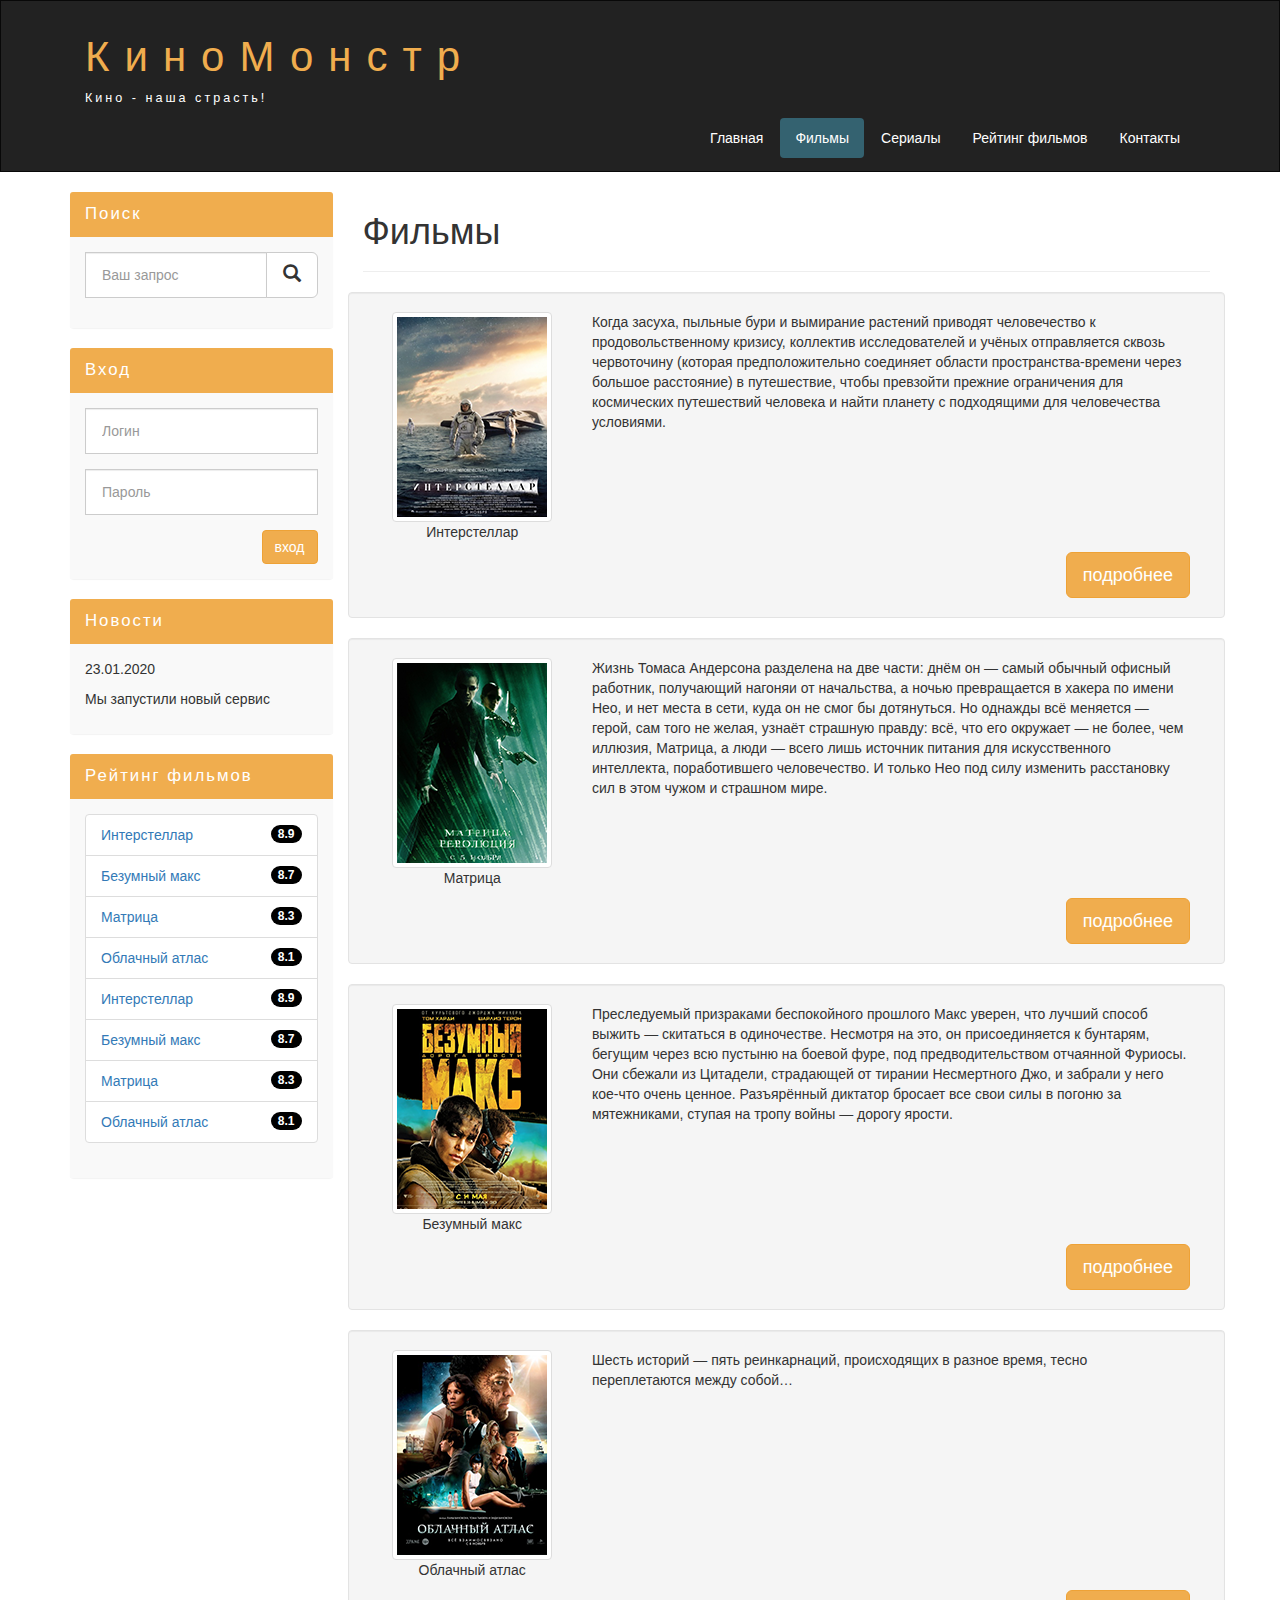
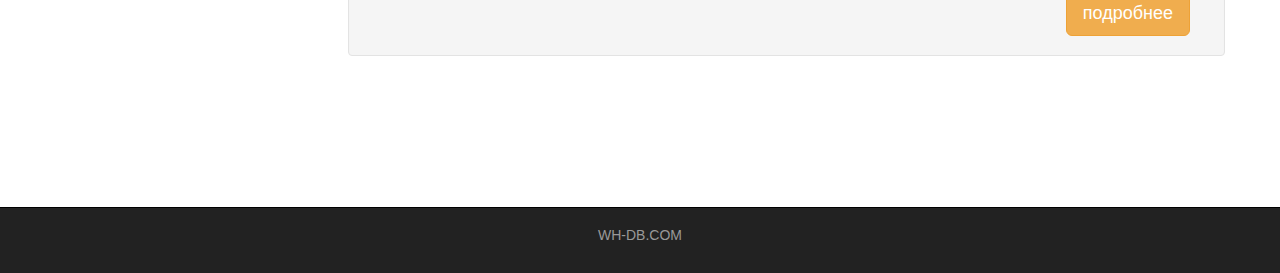
==== films.html @ 0b6bb649 "востановил потерянную страничку фильмов" ====
<!DOCTYPE html>
<html lang="ru">
<head>
    <meta charset="utf-8">
    <meta http-equiv="X-UA-Compatible" content="IE=edge">
    <meta name="viewport" content="width=device-width, initial-scale=1">
    <!-- The above 3 meta tags *must* come first in the head; any other head content must come *after* these tags -->
    <title>Контакты</title>

    <!-- Bootstrap -->
    <link href="assets/css/bootstrap.min.css" rel="stylesheet">

    <!-- Main Style --->
    <link href="assets/css/style.css" rel="stylesheet">

    <!-- HTML5 shim and Respond.js for IE8 support of HTML5 elements and media queries -->
    <!-- WARNING: Respond.js doesn't work if you view the page via file:// -->
    <!--[if lt IE 9]>
    <script src="https://oss.maxcdn.com/html5shiv/3.7.3/html5shiv.min.js"></script>
    <script src="https://oss.maxcdn.com/respond/1.4.2/respond.min.js"></script>
    <![endif]-->
</head>
<body>

<div class="container-fluid">
    <div class="row">

        <nav role="navigation" class="navbar navbar-inverse">
            <div class="container">

                <div class="navbar-header header">

                    <div class="container">

                        <div class="row">

                            <div class="col-lg-12">
                                <h1><a href="index.html">КиноМонстр</a></h1>
                                <p>Кино - наша страсть!</p>
                            </div>

                        </div>

                    </div>

                    <button type="button" data-target="#navbarCollapse" data-toggle="collapse" class="navbar-toggle">

                        <span class="sr-only">Toggle navigation</span>
                        <span class="icon-bar"></span>
                        <span class="icon-bar"></span>
                        <span class="icon-bar"></span>

                    </button>

                </div>

                <div id="navbarCollapse" class="collapse navbar-collapse navbar-right">

                    <ul class="nav nav-pills">
                        <li><a href="index.html">Главная</a></li>
                        <li class="active"><a href="films.html">Фильмы</a></li>
                        <li><a href="#">Сериалы</a></li>
                        <li><a href="rating.html">Рейтинг фильмов</a></li>
                        <li><a href="contact.html">Контакты</a></li>
                    </ul>

                </div>

            </div>
        </nav>

    </div>
</div>

<div class="wrapper">

    <div class="container">

        <div class="row">

            <div class="col-lg-9 col-lg-push-3">

                <form role="search" class="visible-xs">
                    <div class="form-group">
                        <div class="input-group">
                            <input type="search" class="form-control input-lg" placeholder="Ваш запрос">
                            <div class="input-group-btn">
                                <button class="btn btn-default btn-lg" type="submit"><i class="glyphicon glyphicon-search"></i> </button>
                            </div>
                        </div>
                    </div>
                </form>

                <h1>Фильмы</h1>
                <hr>

                <div class="row">
                    <div class="well clearfix">
                        <div class="col-lg-3 col-md-2 text-center">
                            <img class="img-thumbnail" src="assets/img/inter.png" alt="Интерстеллар">
                            <p>Интерстеллар</p>
                        </div>

                        <div class="col-lg-9 col-md-10">
                            <p>
                                Когда засуха, пыльные бури и вымирание растений приводят человечество к продовольственному кризису, коллектив исследователей и учёных отправляется сквозь червоточину (которая предположительно соединяет области пространства-времени через большое расстояние) в путешествие, чтобы превзойти прежние ограничения для космических путешествий человека и найти планету с подходящими для человечества условиями.
                            </p>
                        </div>

                        <div class="col-lg-12">
                            <a href="show.html" class="btn btn-lg btn-warning pull-right">подробнее</a>
                        </div>

                    </div>
                </div>

                <div class="row">
                    <div class="well clearfix">
                        <div class="col-lg-3 col-md-2 text-center">
                            <img class="img-thumbnail" src="assets/img/matrix.png" alt="Матрица">
                            <p>Матрица</p>
                        </div>

                        <div class="col-lg-9 col-md-10">
                            <p>
                                Жизнь Томаса Андерсона разделена на две части: днём он — самый обычный офисный работник, получающий нагоняи от начальства, а ночью превращается в хакера по имени Нео, и нет места в сети, куда он не смог бы дотянуться. Но однажды всё меняется — герой, сам того не желая, узнаёт страшную правду: всё, что его окружает — не более, чем иллюзия, Матрица, а люди — всего лишь источник питания для искусственного интеллекта, поработившего человечество. И только Нео под силу изменить расстановку сил в этом чужом и страшном мире.
                            </p>
                        </div>

                        <div class="col-lg-12">
                            <a href="show2.html" class="btn btn-lg btn-warning pull-right">подробнее</a>
                        </div>

                    </div>
                </div>

                <div class="row">
                    <div class="well clearfix">
                        <div class="col-lg-3 col-md-2 text-center">
                            <img class="img-thumbnail" src="assets/img/max.png" alt="Безумный макс">
                            <p>Безумный макс</p>
                        </div>

                        <div class="col-lg-9 col-md-10">
                            <p>
                                Преследуемый призраками беспокойного прошлого Макс уверен, что лучший способ выжить — скитаться в одиночестве. Несмотря на это, он присоединяется к бунтарям, бегущим через всю пустыню на боевой фуре, под предводительством отчаянной Фуриосы.

                                Они сбежали из Цитадели, страдающей от тирании Несмертного Джо, и забрали у него кое-что очень ценное. Разъярённый диктатор бросает все свои силы в погоню за мятежниками, ступая на тропу войны — дорогу ярости.
                            </p>
                        </div>

                        <div class="col-lg-12">
                            <a href="show3.html" class="btn btn-lg btn-warning pull-right">подробнее</a>
                        </div>

                    </div>
                </div>

                <div class="row">
                    <div class="well clearfix">
                        <div class="col-lg-3 col-md-2 text-center">
                            <img class="img-thumbnail" src="assets/img/cloud.png" alt="Облачный атлас">
                            <p>Облачный атлас</p>
                        </div>

                        <div class="col-lg-9 col-md-10">
                            <p>
                                Шесть историй — пять реинкарнаций, происходящих в разное время, тесно переплетаются между собой…
                            </p>
                        </div>

                        <div class="col-lg-12">
                            <a href="show4.html" class="btn btn-lg btn-warning pull-right">подробнее</a>
                        </div>

                    </div>
                </div>

                <div class="margin-8"></div>

            </div>

            <div class="col-lg-3 col-lg-pull-9">

                <div class="panel panel-info hidden-xs">
                    <div class="panel-heading"><div class="sidebar-header">Поиск</div></div>
                    <div class="panel-body">
                        <form role="search">
                            <div class="form-group">
                                <div class="input-group">
                                    <input type="search" class="form-control input-lg" placeholder="Ваш запрос">
                                    <div class="input-group-btn">
                                        <button class="btn btn-default btn-lg" type="submit"><i class="glyphicon glyphicon-search"></i> </button>
                                    </div>
                                </div>
                            </div>
                        </form>
                    </div>
                </div>

                <div class="panel panel-info">
                    <div class="panel-heading"><div class="sidebar-header">Вход</div></div>
                    <div class="panel-body">

                        <form role="form">
                            <div class="form-group">
                                <input type="text" class="form-control input-lg" placeholder="Логин">
                            </div>
                            <div class="form-group">
                                <input type="password" class="form-control input-lg" placeholder="Пароль">
                            </div>

                            <button class="btn btn-warning pull-right" type="submit">вход</button>

                        </form>

                    </div>
                </div>

                <div class="panel panel-info">
                    <div class="panel-heading"><div class="sidebar-header">Новости</div></div>
                    <div class="panel-body">
                        <p>23.01.2020</p>
                        <p>Мы запустили новый сервис</p>
                    </div>
                </div>

                <div class="panel panel-info">
                    <div class="panel-heading"><div class="sidebar-header">Рейтинг фильмов</div></div>
                    <div class="panel-body">

                        <ul class="list-group">

                            <li class="list-group-item list-group-warning">
                                <span class="badge">8.9</span>
                                <a href="show.html">Интерстеллар</a>
                            </li>

                            <li class="list-group-item list-group-warning">
                                <span class="badge">8.7</span>
                                <a href="show3.html">Безумный макс</a>
                            </li>

                            <li class="list-group-item list-group-warning">
                                <span class="badge">8.3</span>
                                <a href="show2.html">Матрица</a>
                            </li>

                            <li class="list-group-item list-group-warning">
                                <span class="badge">8.1</span>
                                <a href="show4.html">Облачный атлас</a>
                            </li>

                            <li class="list-group-item list-group-warning">
                                <span class="badge">8.9</span>
                                <a href="show.html">Интерстеллар</a>
                            </li>

                            <li class="list-group-item list-group-warning">
                                <span class="badge">8.7</span>
                                <a href="show3.html">Безумный макс</a>
                            </li>

                            <li class="list-group-item list-group-warning">
                                <span class="badge">8.3</span>
                                <a href="show2.html">Матрица</a>
                            </li>

                            <li class="list-group-item list-group-warning">
                                <span class="badge">8.1</span>
                                <a href="show4.html">Облачный атлас</a>
                            </li>

                        </ul>

                    </div>
                </div>

            </div>

        </div>

    </div>

    <div class="clear"></div>

</div>

<footer>

    <div class="container">
        <p class="text-center"><a href="http://ru.wh-db.com">WH-DB.COM</a></p>
    </div>

</footer>


<!-- jQuery (necessary for Bootstrap's JavaScript plugins) -->
<script src="https://ajax.googleapis.com/ajax/libs/jquery/1.12.4/jquery.min.js"></script>
<!-- Include all compiled plugins (below), or include individual files as needed -->
<script src="assets/js/bootstrap.min.js"></script>
</body>
</html>
---- assets/css/style.css ----
.header a, a:hover {
    color: #f0ad4e;
    text-decoration: none;
}

.header h1 {
    letter-spacing: 15px;
    font-size: 300%;
}

.header p {
    color: white !important;
    font-size: 90%;
    letter-spacing: 3px;
}

.nav-pills>li.active>a, .nav-pills>li.active>a:focus, .nav-pills>li.active>a:hover {
    color: #fff;
    background-color: #346270;
}

.nav-pills>li>a {
    color: #fff;
}

.nav-pills>li>a:hover {
    background-color: #346270;
}

.navbar-inverse {
    padding: 1%;
    border-radius: 0;
}

@media (max-width: 767px) {
    .nav-pills>li {
        float: none;
    }

    .nav-pills {
        text-align: center;
    }

    .header h1 {
        letter-spacing: 5px;
        font-size: 280%;
    }

    .header {
        text-align: center;
    }
}

.clear {
    clear: both;
    height: 63px;
}

.wrapper {
    min-height: 100%;
}

html, body {
    height: 100%;
}

.films_block {
    text-align: center;
}

.films_block img {
    margin-bottom: 5%;
    border-radius: 5px;
    border: solid 5px #dad7d5;
    width: 100%;
}

.film_label {
    padding: 2%;
    margin-bottom: 4%;
}

.margin-8 {
    margin-top: 8%;
}

.panel {
    border: none;
}

.panel-body {
    background-color: #f9f9f9;
}

.panel-info>.panel-heading {
    background-color: #f0ad4e;
    color: white;
    border-color: transparent;
}

.sidebar-header {
    font-size: 120%;
    letter-spacing: 2px;
}

.form-control {
    font-size: 14px;
}

.form-control {
    border-radius: 0px;
}

.input-lg {
    font-size: 14px;
}

.list-group-item-warning {
    color: #8a6d3b;
    background-color: #f9f9f9;
}

.badge {
    background-color: #000000;
}

.info-block {
    font-size: 120%;
}

.info-block .badge {
    font-size: 80%;
}

.info-block span {
    margin-right: 3%;
}

textarea.form-control {
    height: 200px;
}

.table tbody>tr>td.vert-align {
    vertical-align: middle;
}

footer {
    color: #666;
    background-color: #222;
    padding: 17px 0 18px 0;
    border-top: 1px solid #000;
}

footer a {
    color: #999;
}

footer a:hover {
    color: #efefef;
}
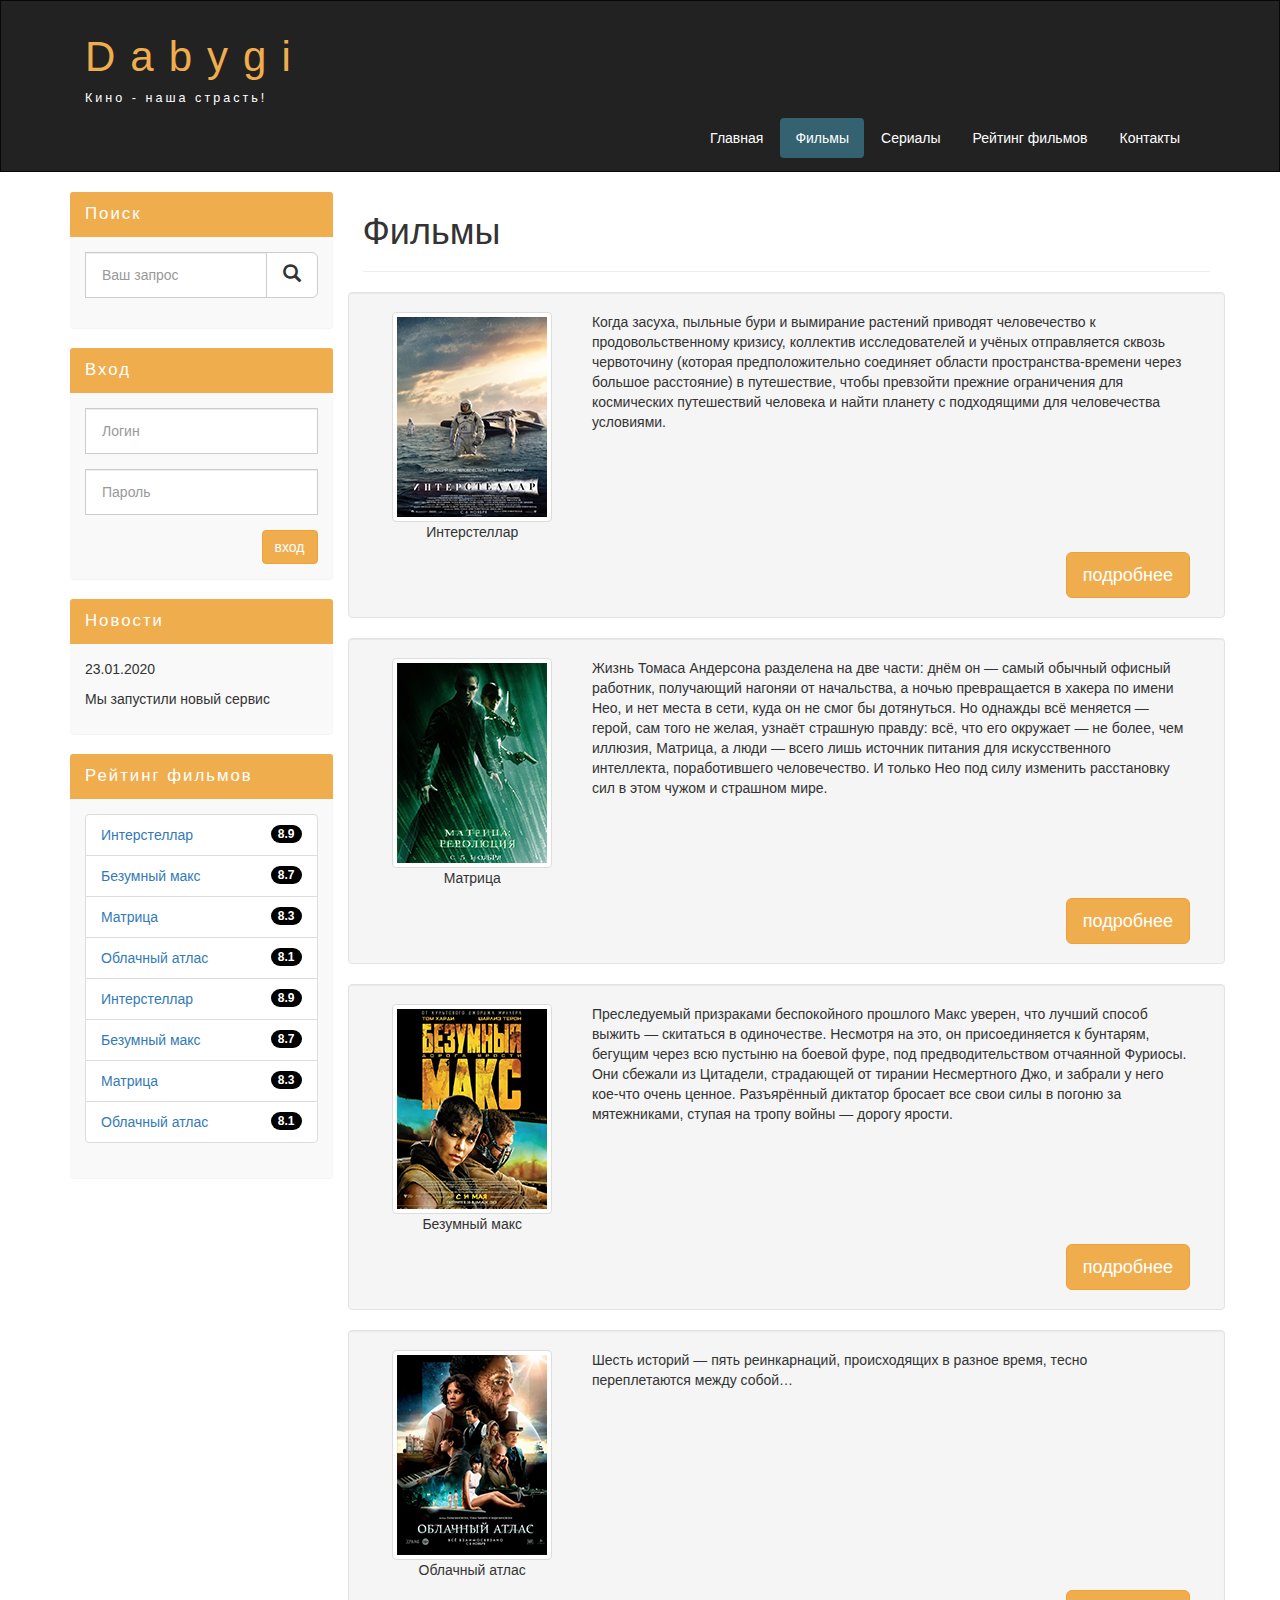
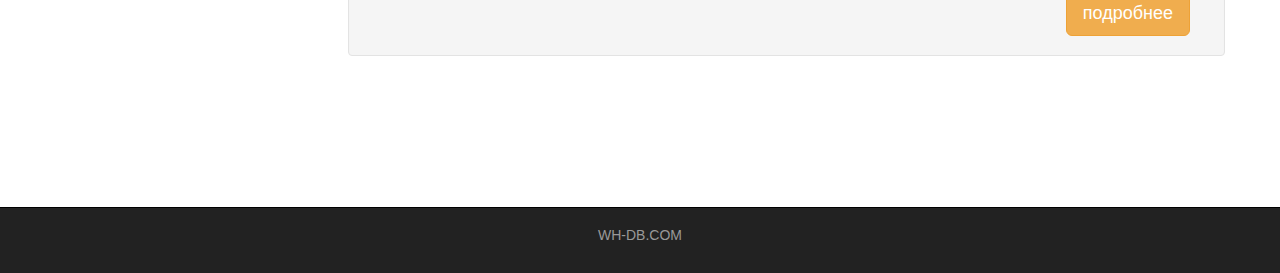
==== commit 81a73cd7: "Законченный" ====
--- a/films.html
+++ b/films.html
@@ -35,7 +35,7 @@
                         <div class="row">
 
                             <div class="col-lg-12">
-                                <h1><a href="index.html">КиноМонстр</a></h1>
+                                <h1><a href="index.html">Dabygi</a></h1>
                                 <p>Кино - наша страсть!</p>
                             </div>
 
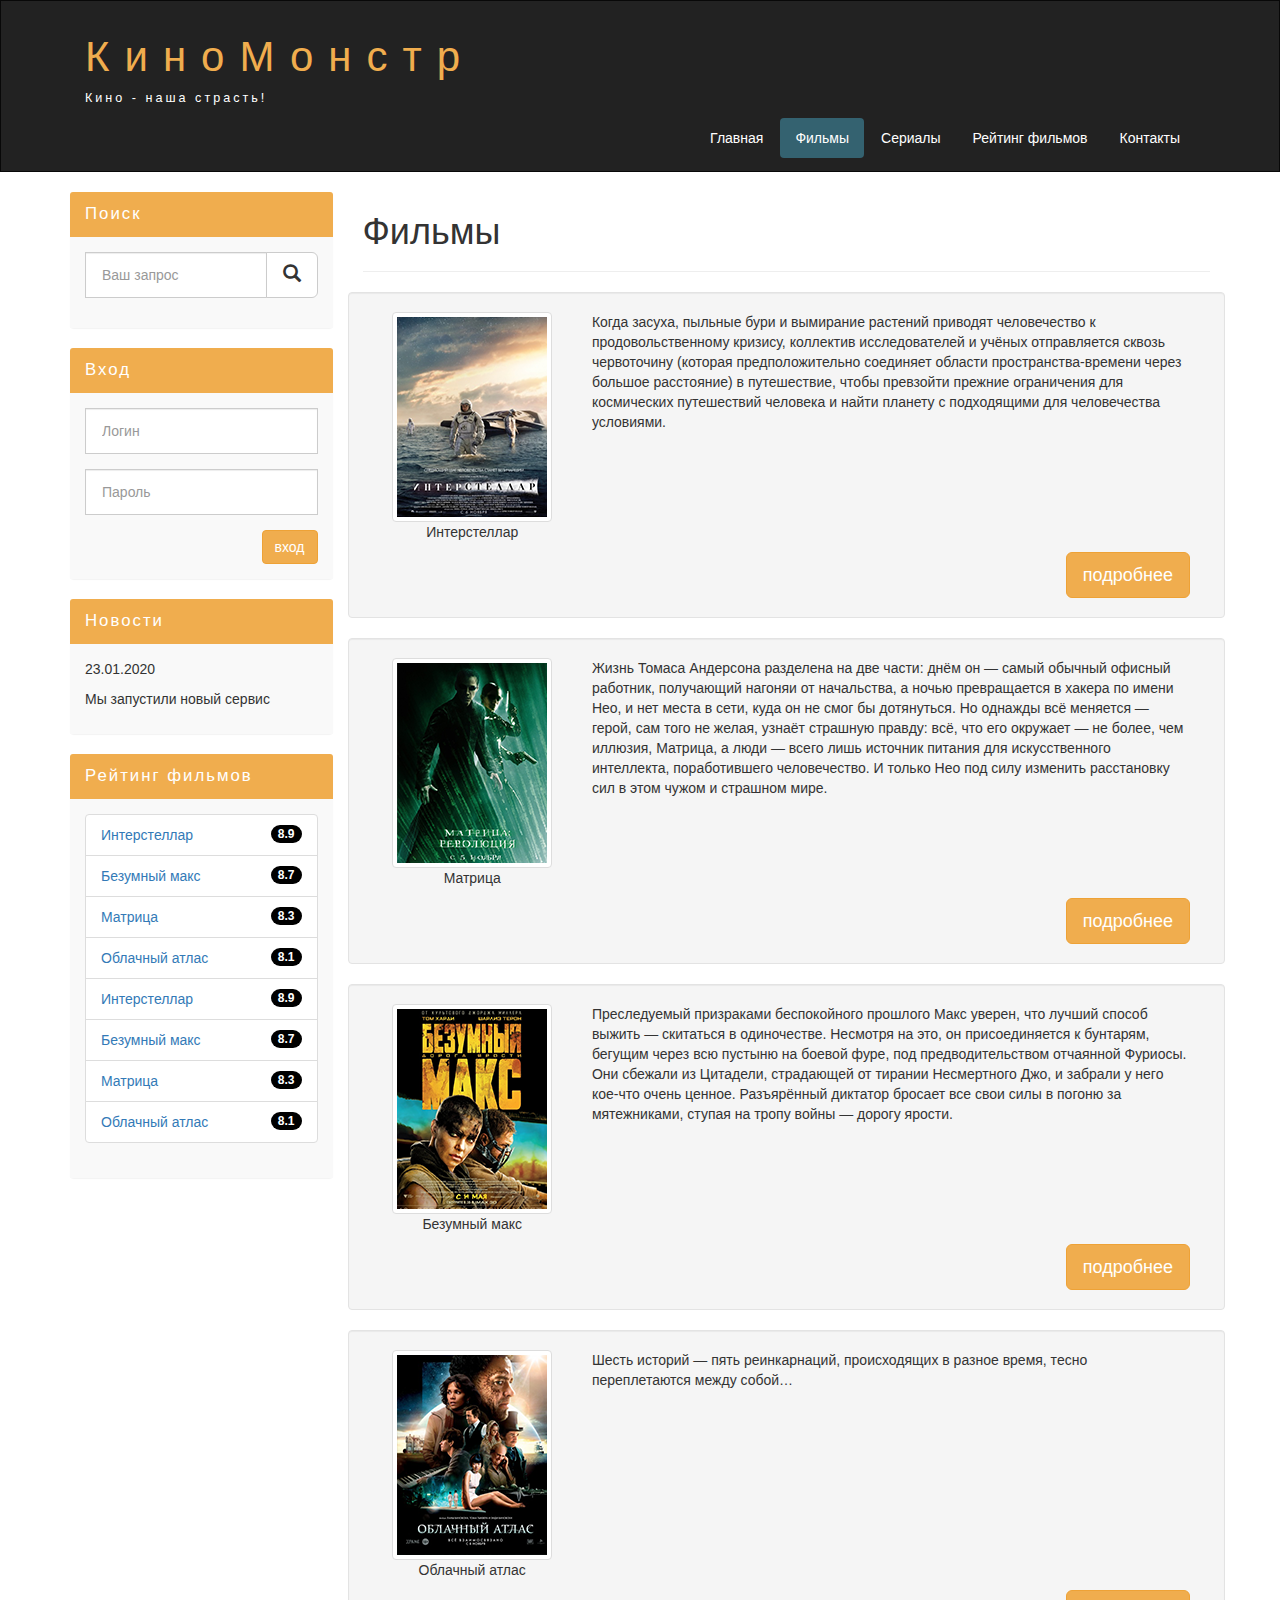
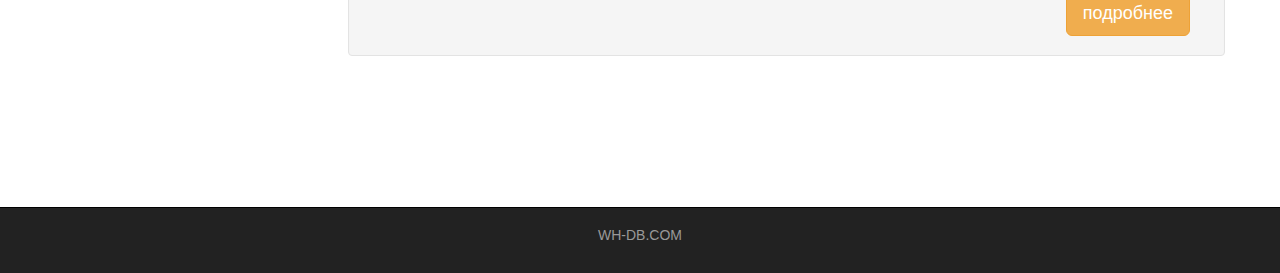
==== commit bc06d5d7: "Merge remote-tracking branch 'origin/master'" ====
--- a/films.html
+++ b/films.html
@@ -35,7 +35,7 @@
                         <div class="row">
 
                             <div class="col-lg-12">
-                                <h1><a href="index.html">Dabygi</a></h1>
+                                <h1><a href="index.html">КиноМонстр</a></h1>
                                 <p>Кино - наша страсть!</p>
                             </div>
 
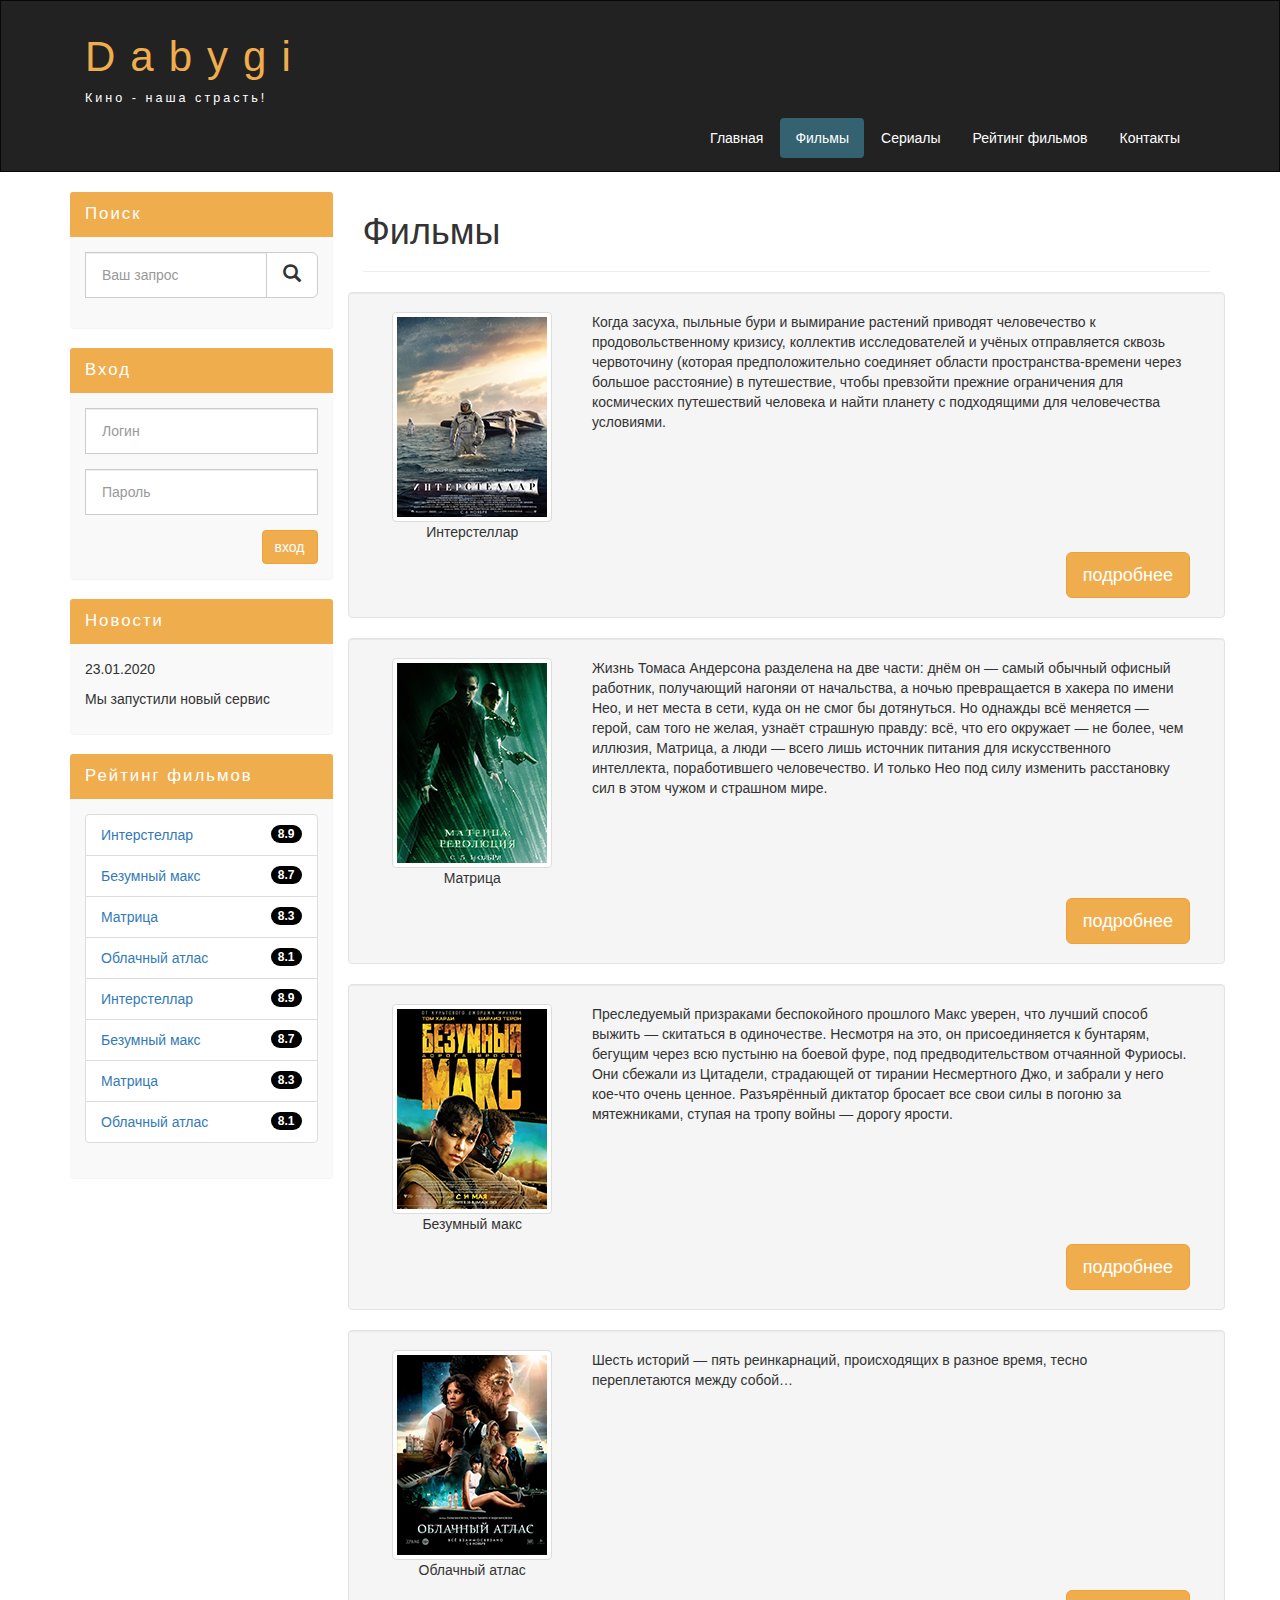
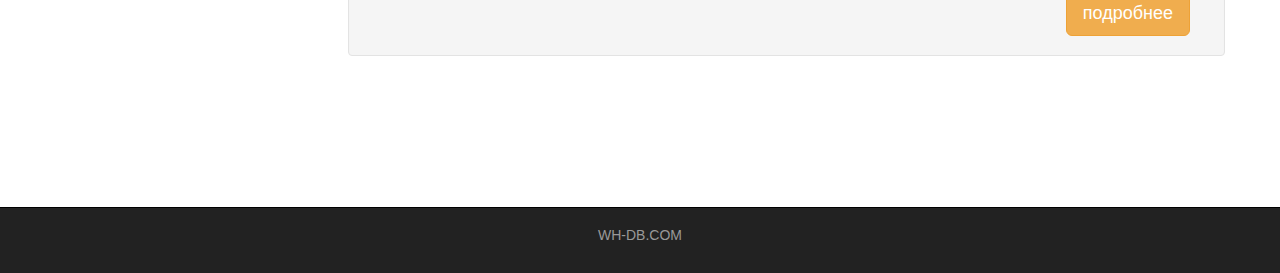
==== commit f67b87a5: "Законченный" ====
--- a/films.html
+++ b/films.html
@@ -35,7 +35,7 @@
                         <div class="row">
 
                             <div class="col-lg-12">
-                                <h1><a href="index.html">КиноМонстр</a></h1>
+                                <h1><a href="index.html">Dabygi</a></h1>
                                 <p>Кино - наша страсть!</p>
                             </div>
 
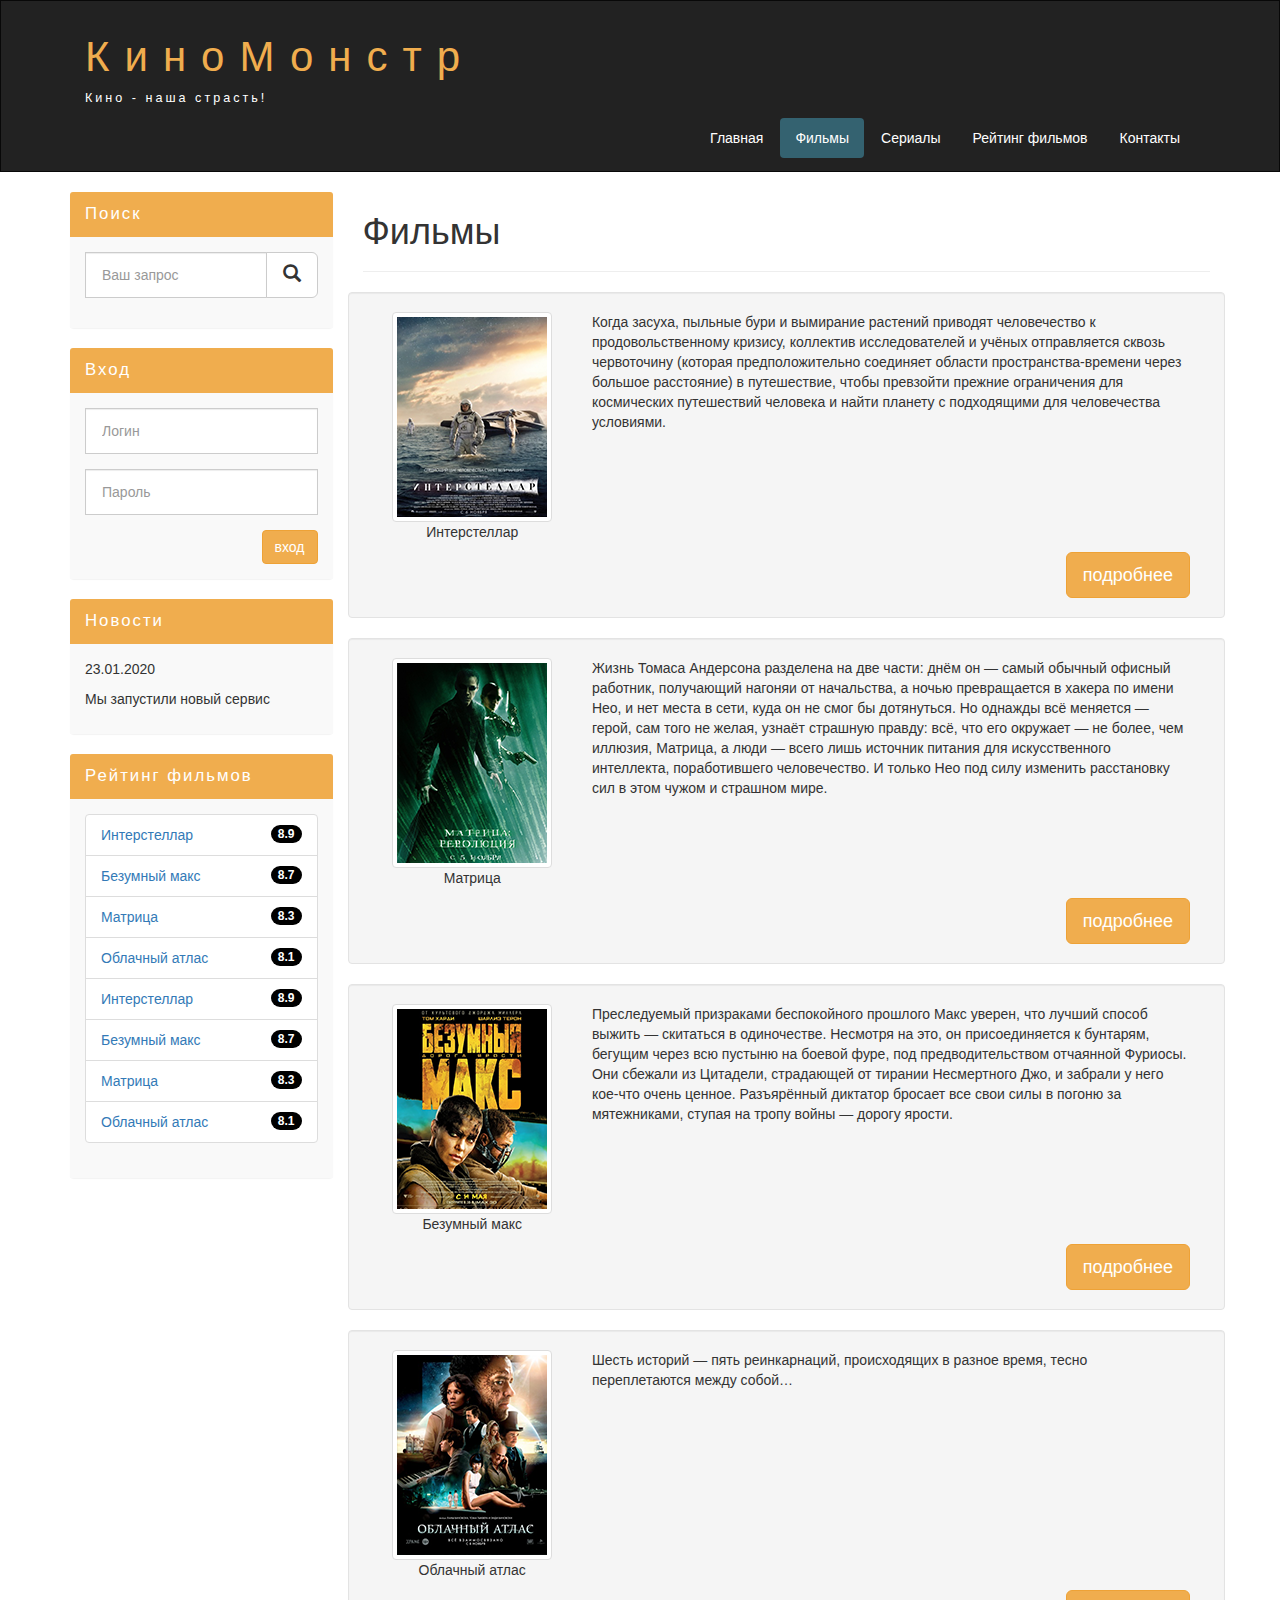
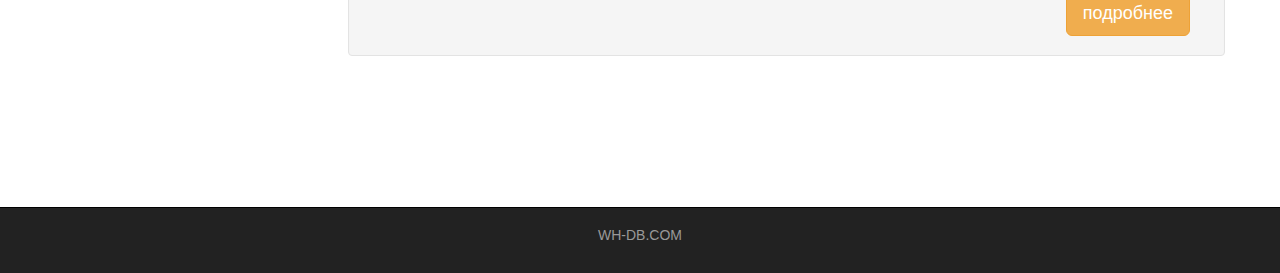
==== commit 18dda5b1: "Законченный" ====
--- a/films.html
+++ b/films.html
@@ -35,7 +35,7 @@
                         <div class="row">
 
                             <div class="col-lg-12">
-                                <h1><a href="index.html">Dabygi</a></h1>
+                                <h1><a href="index.html">КиноМонстр</a></h1>
                                 <p>Кино - наша страсть!</p>
                             </div>
 
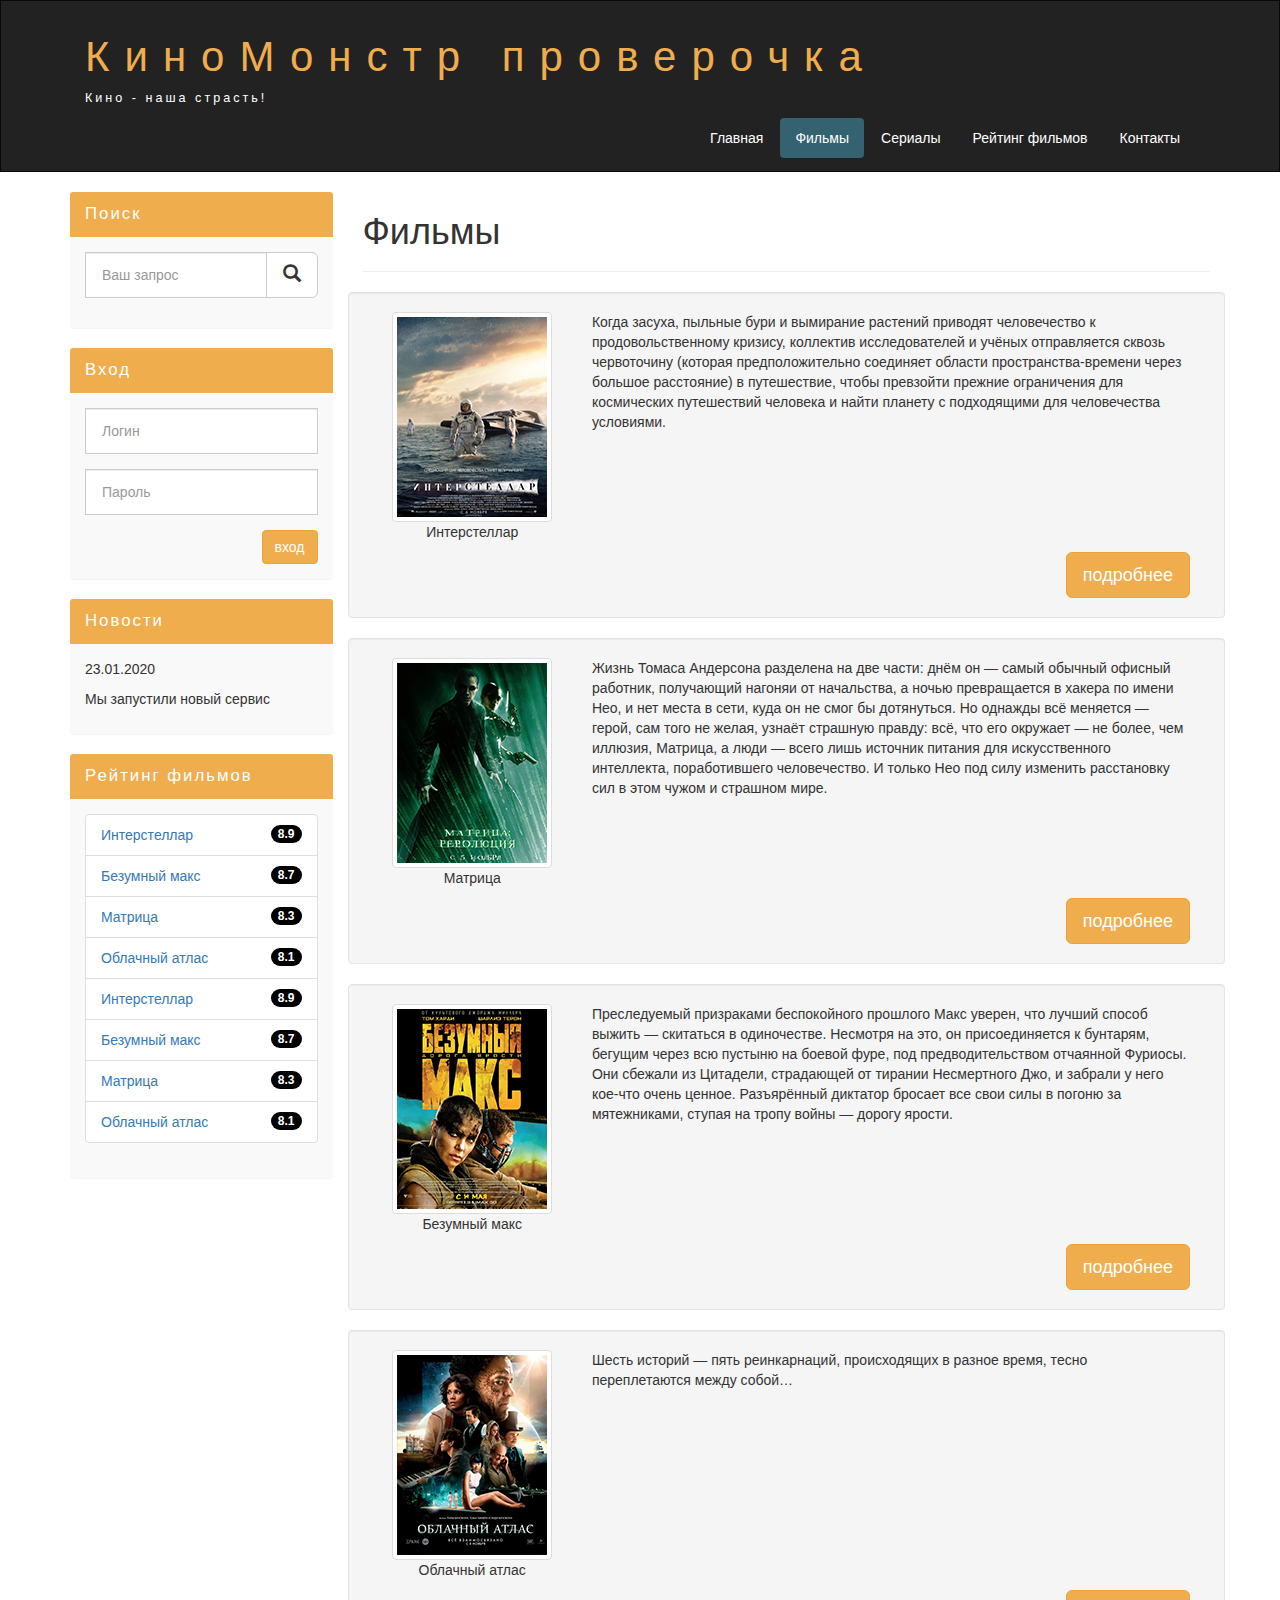
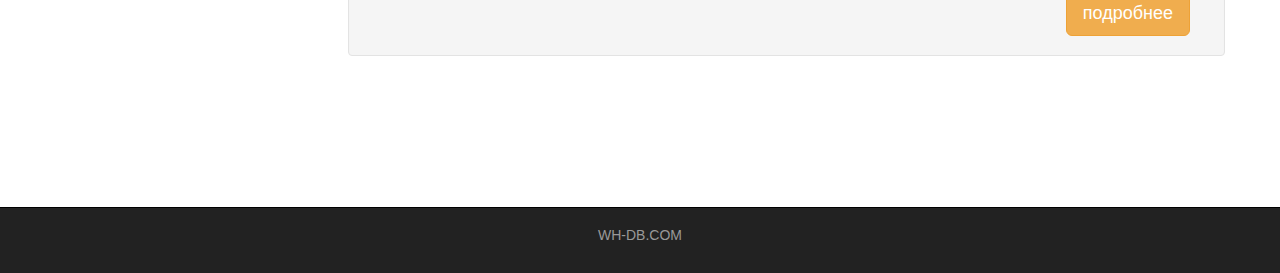
==== commit 236f3552: "Update films.html" ====
--- a/films.html
+++ b/films.html
@@ -35,7 +35,7 @@
                         <div class="row">
 
                             <div class="col-lg-12">
-                                <h1><a href="index.html">КиноМонстр</a></h1>
+                                <h1><a href="index.html">КиноМонстр проверочка</a></h1>
                                 <p>Кино - наша страсть!</p>
                             </div>
 
@@ -300,4 +300,4 @@
 <!-- Include all compiled plugins (below), or include individual files as needed -->
 <script src="assets/js/bootstrap.min.js"></script>
 </body>
-</html>+</html>
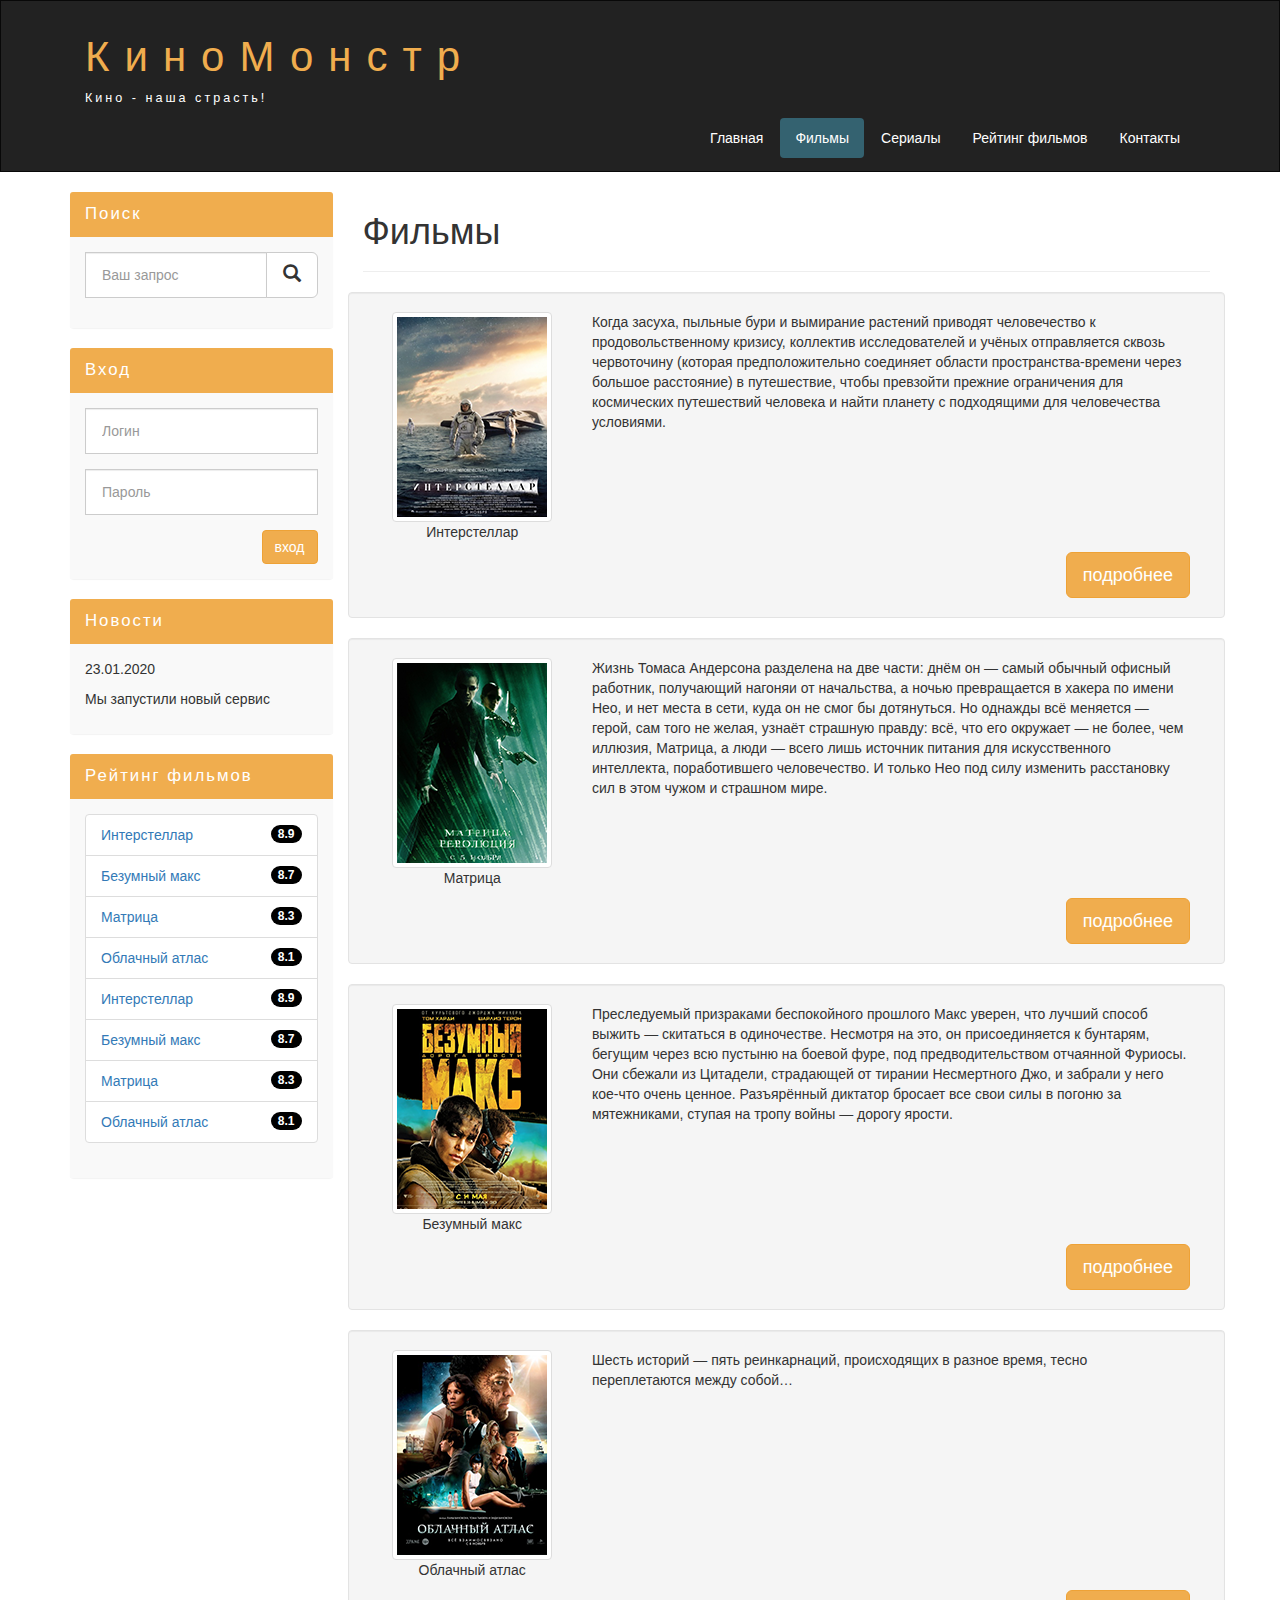
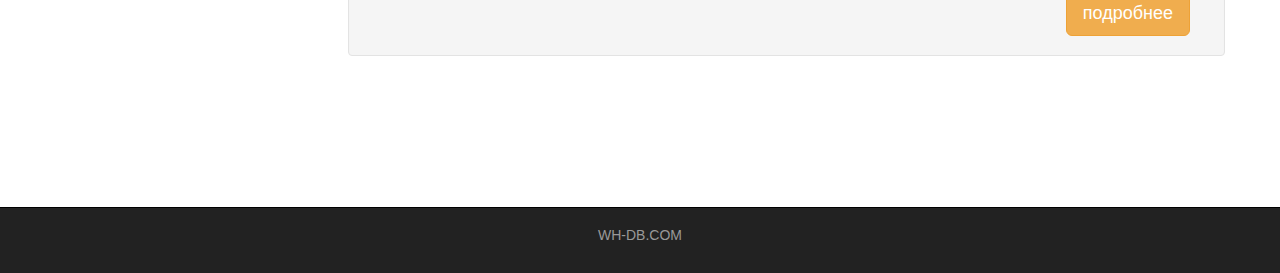
==== commit 1cac34f4: "Законченный" ====
--- a/films.html
+++ b/films.html
@@ -35,7 +35,7 @@
                         <div class="row">
 
                             <div class="col-lg-12">
-                                <h1><a href="index.html">КиноМонстр проверочка</a></h1>
+                                <h1><a href="index.html">КиноМонстр</a></h1>
                                 <p>Кино - наша страсть!</p>
                             </div>
 
